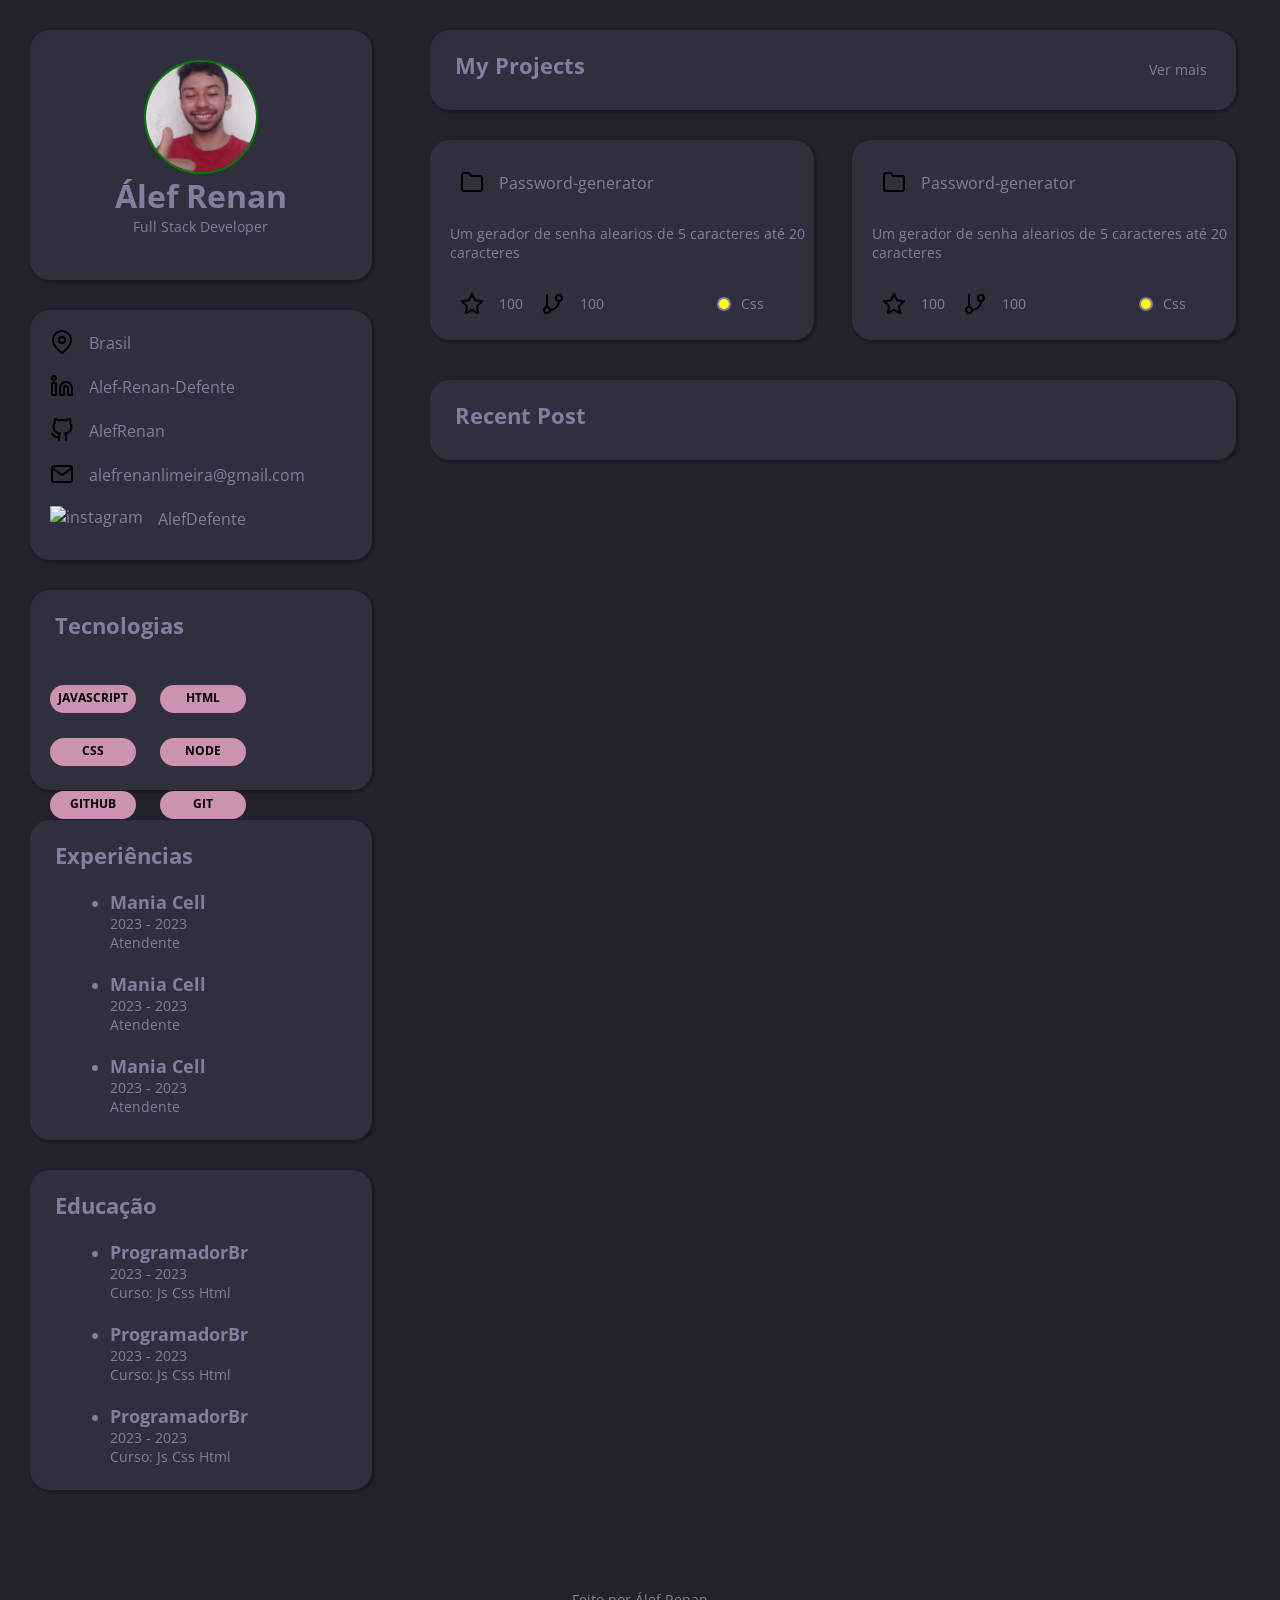
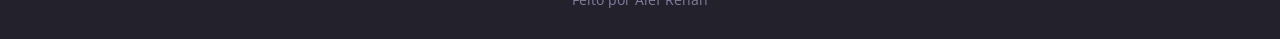
==== index.html @ ef64df1a "first commit" ====
<!DOCTYPE html>
<html lang="pt-BR">
  <head>
    <meta charset="UTF-8" />
    <meta http-equiv="X-UA-Compatible" content="IE=edge" />
    <meta name="viewport" content="width=device-width, initial-scale=1.0" />
    <link rel="stylesheet" href="./style.css" />
    <link
      rel="icon"
      href="https://www.rocketseat.com.br/assets/logos/rocketseat-logo-mobile.svg"
    />
    <style>
      @import url("https://fonts.googleapis.com/css2?family=Open+Sans:wght@500&display=swap");
    </style>
    <title>Portfolio</title>
  </head>
  <body>
    <div class="post">
      <div class="my-projects">
        <figure>
          <h1>My Projects</h1>
          <a
            href="https://github.com/AlefRenan?tab=repositories"
            target="_blank"
            >Ver mais</a
          >
        </figure>
      </div>
      <div class="projects">
        <figure>
          <img src="./imagens/assets/folder.svg" alt="" />
          <figcaption>
            <a href="https://gerador-de-senha-sf7x.vercel.app" target="_blank"
              >Password-generator</a
            >
          </figcaption>
        </figure>
        <p>Um gerador de senha alearios de 5 caracteres até 20 caracteres</p>
        <figure>
          <img src="./imagens/assets/star.svg" class="click" alt="" />
          <figcaption>
            <p class="number">100</p>
          </figcaption>
          <img src="./imagens/assets/git-branch.svg" class="click" alt="" />
          <figcaption>
            <p class="number">100</p>
          </figcaption>
          <div class="circlo"></div>
          <p class="css">Css</p>
        </figure>
      </div>
      <div class="projects-2 projects">
        <figure>
          <img src="./imagens/assets/folder.svg" alt="" />
          <figcaption>
            <a href="https://gerador-de-senha-sf7x.vercel.app" target="_blank"
              >Password-generator</a
            >
          </figcaption>
        </figure>
        <p>Um gerador de senha alearios de 5 caracteres até 20 caracteres</p>
        <figure>
          <img src="./imagens/assets/star.svg" class="click" alt="" />
          <figcaption>
            <p class="number">100</p>
          </figcaption>
          <img src="./imagens/assets/git-branch.svg" class="click" alt="" />
          <figcaption>
            <p class="number">100</p>
          </figcaption>
          <div class="circlo"></div>
          <p class="css">Css</p>
        </figure>
      </div>
      <div class="rec-post">
        <figure>
          <h1>Recent Post</h1>
        </figure>
      </div>
    </div>
    <div class="info">
      <div class="profile">
        <img
          class="perfil"
          src="./imagens/Imagem do WhatsApp de 2023-04-17 à(s) 16.26.15.jpg"
          alt="Perfil"
        />
        <div class="text">
          <h1>Álef Renan</h1>
          <p>Full Stack Developer</p>
        </div>
      </div>
      <div class="icons">
        <figure>
          <img src="./imagens/assets/map-pin.svg" alt="" />
          <figcaption>Brasil</figcaption>
        </figure>
        <figure>
          <img src="./imagens/assets/linkedin.svg" alt="linkedin" />
          <figcaption>
            <a
              href="https://www.linkedin.com/in/álef-renan-defente-81436922b/"
              target="_blank"
              >Alef-Renan-Defente</a
            >
          </figcaption>
        </figure>
        <figure>
          <img src="./imagens/assets/github.svg" alt="GitHub" />
          <figcaption>
            <a href="https://github.com/AlefRenan" target="_blank">AlefRenan</a>
          </figcaption>
        </figure>
        <figure>
          <img src="./imagens/assets/mail.svg" alt="Email" />
          <figcaption>
            <a href="mailto:alefrenanlimeira@gmail.com" target="_blank"
              >alefrenanlimeira@gmail.com</a
            >
          </figcaption>
        </figure>
        <figure>
          <img src="./imagensww/assets/instagram.svg" alt="instagram" />
          <figcaption>
            <a href="https://www.instagram.com/alefdefente/" target="_blank"
              >AlefDefente</a
            >
          </figcaption>
        </figure>
      </div>
      <div class="tec">
        <h1>Tecnologias</h1>
        <ul>
          <li>JAVASCRIPT</li>
          <li>HTML</li>
          <li>CSS</li>
          <li>NODE</li>
          <li>GITHUB</li>
          <li>GIT</li>
        </ul>
      </div>
      <div class="exp">
        <h1>Experiências</h1>
        <ul>
          <li><h2>Mania Cell</h2></li>
          <p>2023 - 2023</p>
          <p>Atendente</p>
        </ul>
        <ul>
          <li><h2>Mania Cell</h2></li>
          <p>2023 - 2023</p>
          <p>Atendente</p>
        </ul>
        <ul>
          <li><h2>Mania Cell</h2></li>
          <p>2023 - 2023</p>
          <p>Atendente</p>
        </ul>
      </div>
      <div class="exp">
        <h1>Educação</h1>
        <ul>
          <li><h2>ProgramadorBr</h2></li>
          <p>2023 - 2023</p>
          <p>Curso: Js Css Html</p>
        </ul>
        <ul>
          <li><h2>ProgramadorBr</h2></li>
          <p>2023 - 2023</p>
          <p>Curso: Js Css Html</p>
        </ul>
        <ul>
          <li><h2>ProgramadorBr</h2></li>
          <p>2023 - 2023</p>
          <p>Curso: Js Css Html</p>
        </ul>
      </div>
    </div>
    <p class="end">Feito por Álef Renan</p>
  </body>
</html>
---- style.css ----
body {
  color: #837e9f;
  margin: 30px;
  background-color: #22212c;
  font-family: "Open Sans", sans-serif;
  cursor: default;
}

* {
  margin: 0px;
}

/* .tec:hover,
.icons:hover,
.profile:hover,
.exp:hover,
.my-projects:hover,
.projects:hover,
.rec-post:hover {
  padding: 15px;
} */

.profile,
.icons,
.tec,
.exp {
  margin-bottom: 30px;
  width: 28%;
  height: 250px;
  border-radius: 20px;
  background-color: #302f3d;
  text-align: center;
  display: flex;
  flex-direction: column;
  box-shadow: 0.1rem 0.1rem 0.1rem 0.1rem rgba(0, 0, 0, 0.2);
}

.perfil {
  border: 2px solid green;
  width: 110px;
  border-radius: 100px;
  height: 110px;
  margin: auto;
  margin-top: 30px;
}

.text > h1 {
  display: block;
  font-size: 2em;
  margin: auto;
  font-weight: bold;
}

.text > p {
  padding-bottom: 15px;
}

.text {
  padding-bottom: 60px;
}

figure {
  display: flex;
  flex-direction: row;
}

figcaption {
  padding-top: 2px;
  padding-left: 15px;
}

.icons > figure {
  margin-top: 20px;
  margin-left: 20px;
}

a {
  color: #837e9f;
  text-decoration: none;
}

h1 {
  margin-top: 20px;
  margin-left: 25px;
  font-size: 22px;
}

h2 {
  font-size: 18px;
}

.tec {
  height: 200px;
  text-align: left;
}

.exp {
  height: 320px;
  text-align: left;
}

.tec > ul {
  padding-left: 20px;
}

.tec > ul > li {
  font-weight: bold;
  background-color: #cb92b1;
  color: black;
  width: 86px;
  padding-left: 2px;
  height: 28px;
  text-align: center;
  border-radius: 25px;
  font-size: 12px;
  padding: 4px;
  margin-right: 20px;
  margin-top: 25px;
  display: inline-block;
  box-sizing: border-box;
}

ul {
  margin-top: 20px;
  padding-left: 80px;
}

p {
  font-size: 14px;
}

.post {
  width: 60%;
  position: absolute;
  margin-left: 400px;
}

.my-projects {
  background-color: #302f3d;
  box-shadow: 0.1rem 0.1rem 0.1rem 0.1rem rgba(0, 0, 0, 0.2);
  width: 105%;
  height: 80px;
  border-radius: 20px;
}

.my-projects > figure > a {
  font-size: 14px;
  padding-top: 30px;
  padding-left: 70%;
}

.projects,
.projects-2 {
  background-color: #302f3d;
  box-shadow: 0.1rem 0.1rem 0.1rem 0.1rem rgba(0, 0, 0, 0.2);
  width: 50%;
  height: 200px;
  border-radius: 20px;
  position: absolute;
  margin-top: 30px;
}

.projects-2 {
  margin-left: 55%;
  margin-top: 30px;
}

.projects > figure {
  padding: 30px;
}

.projects-2 > figure {
  padding: 30px;
}

.projects > p {
  margin-left: 20px;
}

.number {
  margin-left: -10;
}

figcaption > p {
  margin-right: 18px;
}

.circlo {
  width: 10px;
  height: 10px;
  margin-left: 95px;
  margin-top: 5px;
  background-color: yellow;
  border-radius: 50px;
  border: 2px solid #837e9f;
}

.click {
  cursor: pointer;
}

.css {
  margin-top: 2px;
  margin-left: 10px;
}

.rec-post {
  background-color: #302f3d;
  box-shadow: 0.1rem 0.1rem 0.1rem 0.1rem rgba(0, 0, 0, 0.2);
  width: 105%;
  height: 80px;
  border-radius: 20px;
  margin-top: 270px;
}

.rec-post {
  background-color: #302f3d;
  box-shadow: 0.1rem 0.1rem 0.1rem 0.1rem rgba(0, 0, 0, 0.2);
  width: 105%;
  height: 80px;
  border-radius: 20px;
  margin-top: 270px;
}

.rec-post > figure > a {
  font-size: 14px;
  padding-top: 30px;
  padding-left: 70%;
}

.end {
  margin-top: 100px;
  text-align: center;
}
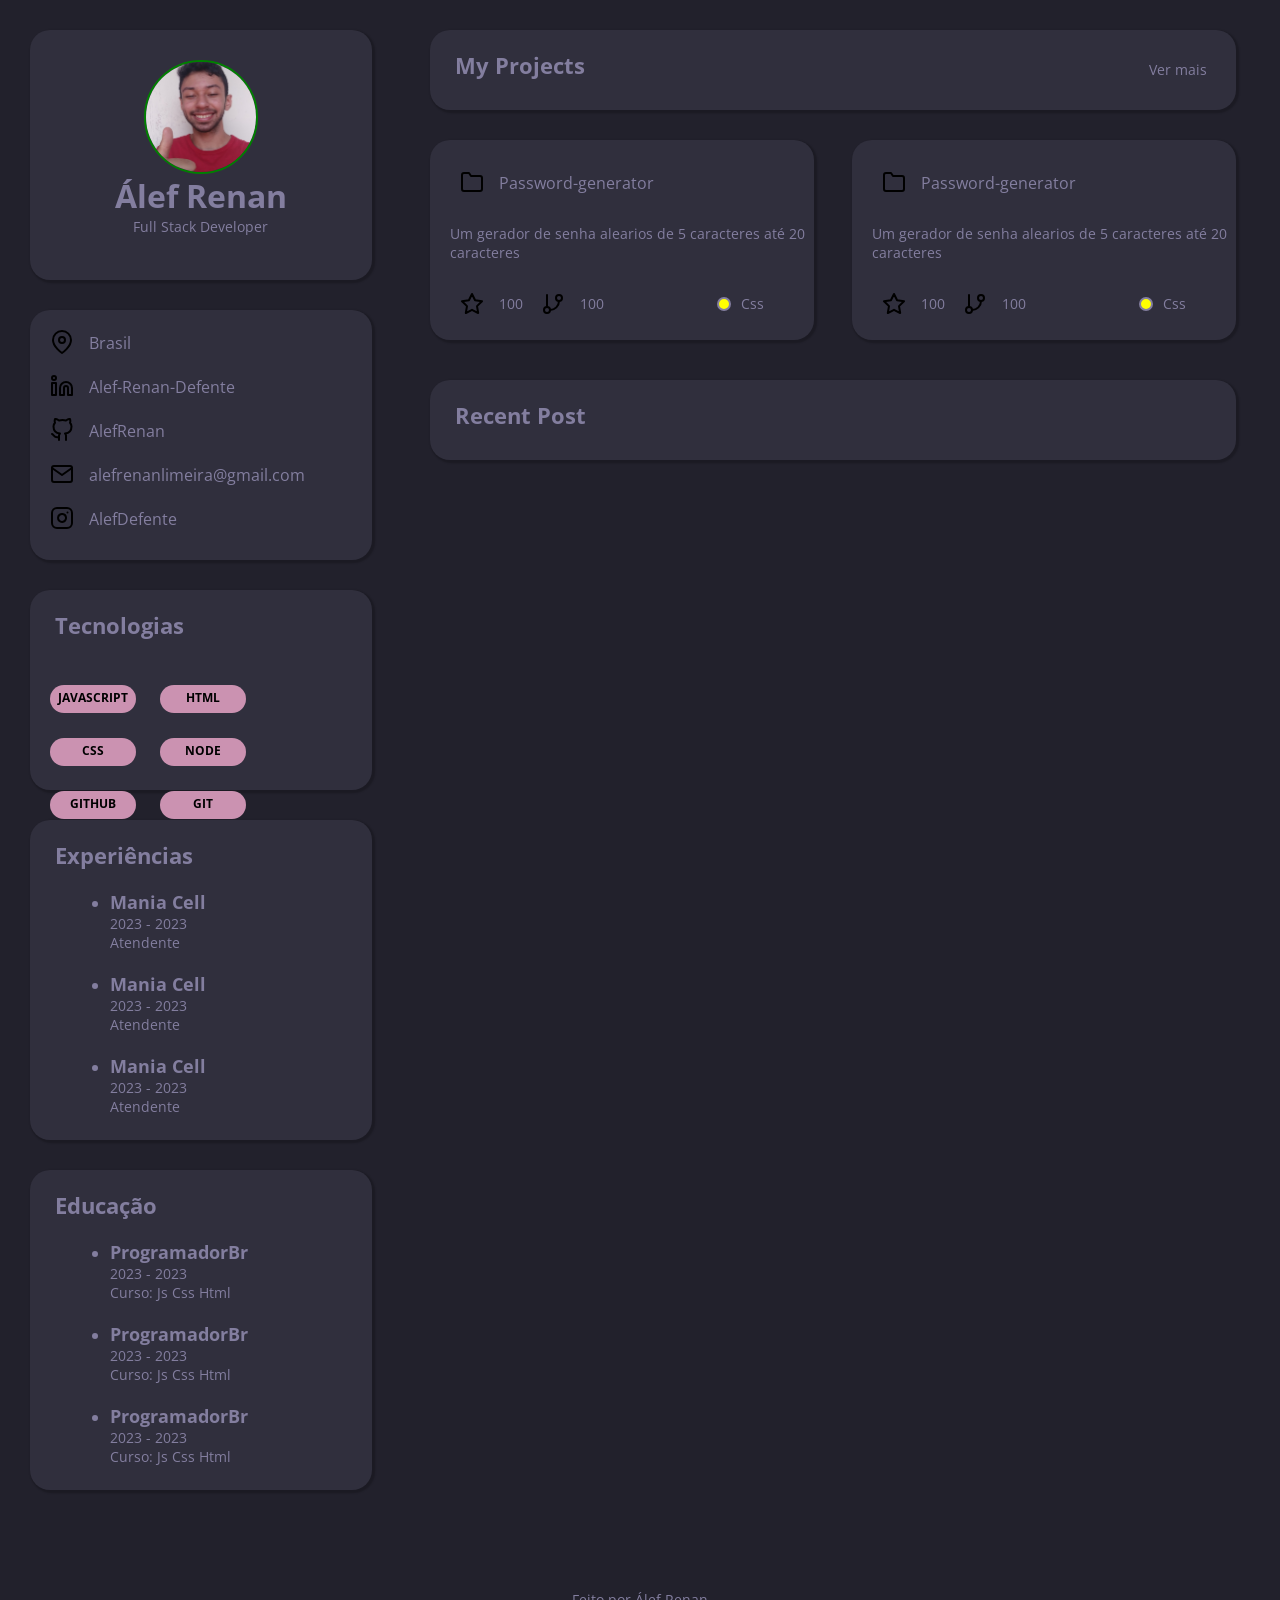
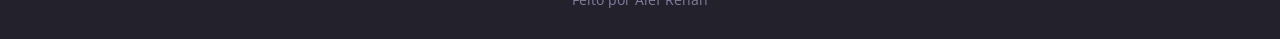
==== commit c82e26e2: "Update index.html" ====
--- a/index.html
+++ b/index.html
@@ -120,7 +120,7 @@
           </figcaption>
         </figure>
         <figure>
-          <img src="./imagensww/assets/instagram.svg" alt="instagram" />
+          <img src="./imagens/assets/instagram.svg" alt="instagram" />
           <figcaption>
             <a href="https://www.instagram.com/alefdefente/" target="_blank"
               >AlefDefente</a
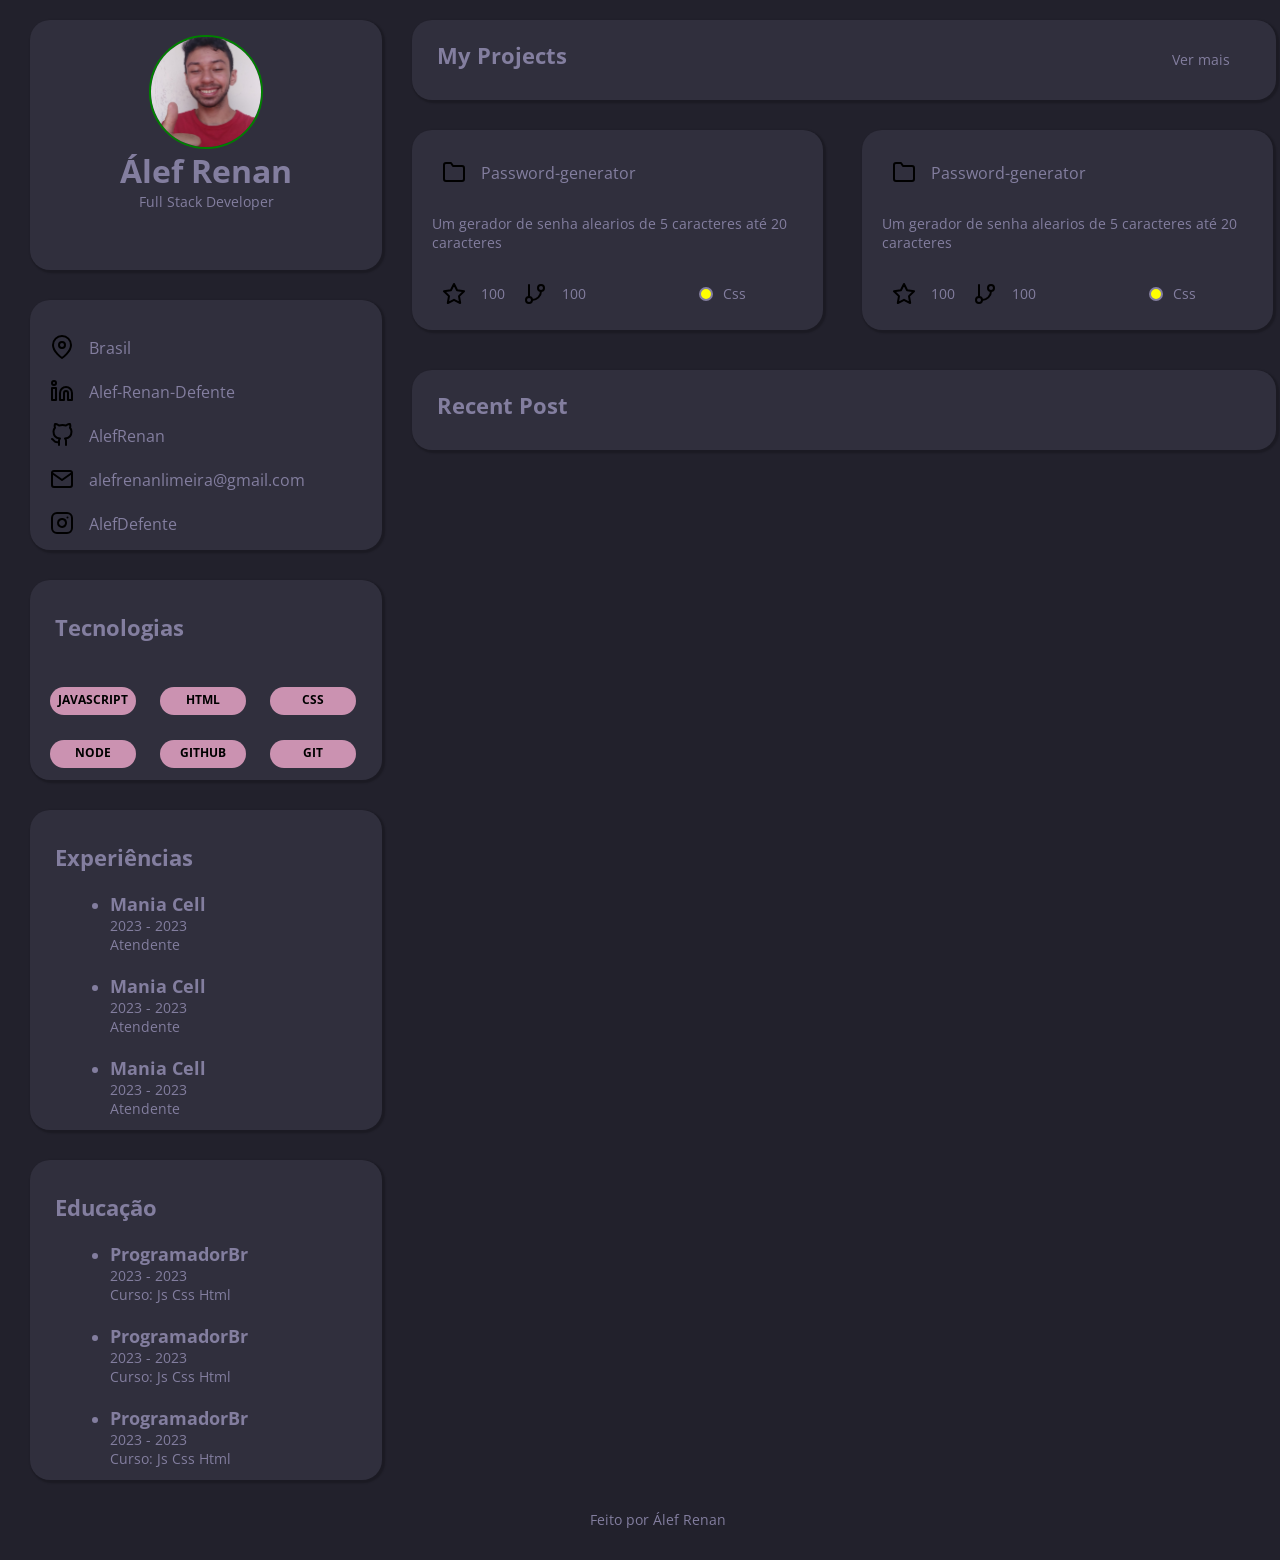
==== commit 9775d965: "confirm" ====
--- a/index.html
+++ b/index.html
@@ -15,165 +15,169 @@
     <title>Portfolio</title>
   </head>
   <body>
-    <div class="post">
-      <div class="my-projects">
-        <figure>
-          <h1>My Projects</h1>
-          <a
-            href="https://github.com/AlefRenan?tab=repositories"
-            target="_blank"
-            >Ver mais</a
-          >
-        </figure>
-      </div>
-      <div class="projects">
-        <figure>
-          <img src="./imagens/assets/folder.svg" alt="" />
-          <figcaption>
-            <a href="https://gerador-de-senha-sf7x.vercel.app" target="_blank"
-              >Password-generator</a
-            >
-          </figcaption>
-        </figure>
-        <p>Um gerador de senha alearios de 5 caracteres até 20 caracteres</p>
-        <figure>
-          <img src="./imagens/assets/star.svg" class="click" alt="" />
-          <figcaption>
-            <p class="number">100</p>
-          </figcaption>
-          <img src="./imagens/assets/git-branch.svg" class="click" alt="" />
-          <figcaption>
-            <p class="number">100</p>
-          </figcaption>
-          <div class="circlo"></div>
-          <p class="css">Css</p>
-        </figure>
-      </div>
-      <div class="projects-2 projects">
-        <figure>
-          <img src="./imagens/assets/folder.svg" alt="" />
-          <figcaption>
-            <a href="https://gerador-de-senha-sf7x.vercel.app" target="_blank"
-              >Password-generator</a
-            >
-          </figcaption>
-        </figure>
-        <p>Um gerador de senha alearios de 5 caracteres até 20 caracteres</p>
-        <figure>
-          <img src="./imagens/assets/star.svg" class="click" alt="" />
-          <figcaption>
-            <p class="number">100</p>
-          </figcaption>
-          <img src="./imagens/assets/git-branch.svg" class="click" alt="" />
-          <figcaption>
-            <p class="number">100</p>
-          </figcaption>
-          <div class="circlo"></div>
-          <p class="css">Css</p>
-        </figure>
-      </div>
-      <div class="rec-post">
-        <figure>
-          <h1>Recent Post</h1>
-        </figure>
-      </div>
-    </div>
-    <div class="info">
-      <div class="profile">
-        <img
-          class="perfil"
-          src="./imagens/Imagem do WhatsApp de 2023-04-17 à(s) 16.26.15.jpg"
-          alt="Perfil"
-        />
-        <div class="text">
-          <h1>Álef Renan</h1>
-          <p>Full Stack Developer</p>
+    <div class="all">
+      <div class="info">
+        <div class="profile">
+          <img
+            class="perfil"
+            src="./imagens/Imagem do WhatsApp de 2023-04-17 à(s) 16.26.15.jpg"
+            alt="Perfil"
+          />
+          <div class="text">
+            <h1>Álef Renan</h1>
+            <p>Full Stack Developer</p>
+          </div>
+        </div>
+        <div class="icons">
+          <figure>
+            <img src="./imagens/assets/map-pin.svg" alt="" />
+            <figcaption>Brasil</figcaption>
+          </figure>
+          <figure>
+            <img src="./imagens/assets/linkedin.svg" alt="linkedin" />
+            <figcaption>
+              <a
+                href="https://www.linkedin.com/in/álef-renan-defente-81436922b/"
+                target="_blank"
+                >Alef-Renan-Defente</a
+              >
+            </figcaption>
+          </figure>
+          <figure>
+            <img src="./imagens/assets/github.svg" alt="GitHub" />
+            <figcaption>
+              <a href="https://github.com/AlefRenan" target="_blank"
+                >AlefRenan</a
+              >
+            </figcaption>
+          </figure>
+          <figure>
+            <img src="./imagens/assets/mail.svg" alt="Email" />
+            <figcaption>
+              <a href="mailto:alefrenanlimeira@gmail.com" target="_blank"
+                >alefrenanlimeira@gmail.com</a
+              >
+            </figcaption>
+          </figure>
+          <figure>
+            <img src="./imagens/assets/instagram.svg" alt="instagram" />
+            <figcaption>
+              <a href="https://www.instagram.com/alefdefente/" target="_blank"
+                >AlefDefente</a
+              >
+            </figcaption>
+          </figure>
+        </div>
+        <div class="tec">
+          <h1>Tecnologias</h1>
+          <ul>
+            <li>JAVASCRIPT</li>
+            <li>HTML</li>
+            <li>CSS</li>
+            <li>NODE</li>
+            <li>GITHUB</li>
+            <li>GIT</li>
+          </ul>
+        </div>
+        <div class="exp">
+          <h1>Experiências</h1>
+          <ul>
+            <li><h2>Mania Cell</h2></li>
+            <p>2023 - 2023</p>
+            <p>Atendente</p>
+          </ul>
+          <ul>
+            <li><h2>Mania Cell</h2></li>
+            <p>2023 - 2023</p>
+            <p>Atendente</p>
+          </ul>
+          <ul>
+            <li><h2>Mania Cell</h2></li>
+            <p>2023 - 2023</p>
+            <p>Atendente</p>
+          </ul>
+        </div>
+        <div class="exp">
+          <h1>Educação</h1>
+          <ul>
+            <li><h2>ProgramadorBr</h2></li>
+            <p>2023 - 2023</p>
+            <p>Curso: Js Css Html</p>
+          </ul>
+          <ul>
+            <li><h2>ProgramadorBr</h2></li>
+            <p>2023 - 2023</p>
+            <p>Curso: Js Css Html</p>
+          </ul>
+          <ul>
+            <li><h2>ProgramadorBr</h2></li>
+            <p>2023 - 2023</p>
+            <p>Curso: Js Css Html</p>
+          </ul>
         </div>
       </div>
-      <div class="icons">
-        <figure>
-          <img src="./imagens/assets/map-pin.svg" alt="" />
-          <figcaption>Brasil</figcaption>
-        </figure>
-        <figure>
-          <img src="./imagens/assets/linkedin.svg" alt="linkedin" />
-          <figcaption>
+      <div class="post">
+        <div class="my-projects">
+          <figure>
+            <h1>My Projects</h1>
             <a
-              href="https://www.linkedin.com/in/álef-renan-defente-81436922b/"
+              href="https://github.com/AlefRenan?tab=repositories"
               target="_blank"
-              >Alef-Renan-Defente</a
+              >Ver mais</a
             >
-          </figcaption>
-        </figure>
-        <figure>
-          <img src="./imagens/assets/github.svg" alt="GitHub" />
-          <figcaption>
-            <a href="https://github.com/AlefRenan" target="_blank">AlefRenan</a>
-          </figcaption>
-        </figure>
-        <figure>
-          <img src="./imagens/assets/mail.svg" alt="Email" />
-          <figcaption>
-            <a href="mailto:alefrenanlimeira@gmail.com" target="_blank"
-              >alefrenanlimeira@gmail.com</a
-            >
-          </figcaption>
-        </figure>
-        <figure>
-          <img src="./imagens/assets/instagram.svg" alt="instagram" />
-          <figcaption>
-            <a href="https://www.instagram.com/alefdefente/" target="_blank"
-              >AlefDefente</a
-            >
-          </figcaption>
-        </figure>
-      </div>
-      <div class="tec">
-        <h1>Tecnologias</h1>
-        <ul>
-          <li>JAVASCRIPT</li>
-          <li>HTML</li>
-          <li>CSS</li>
-          <li>NODE</li>
-          <li>GITHUB</li>
-          <li>GIT</li>
-        </ul>
-      </div>
-      <div class="exp">
-        <h1>Experiências</h1>
-        <ul>
-          <li><h2>Mania Cell</h2></li>
-          <p>2023 - 2023</p>
-          <p>Atendente</p>
-        </ul>
-        <ul>
-          <li><h2>Mania Cell</h2></li>
-          <p>2023 - 2023</p>
-          <p>Atendente</p>
-        </ul>
-        <ul>
-          <li><h2>Mania Cell</h2></li>
-          <p>2023 - 2023</p>
-          <p>Atendente</p>
-        </ul>
-      </div>
-      <div class="exp">
-        <h1>Educação</h1>
-        <ul>
-          <li><h2>ProgramadorBr</h2></li>
-          <p>2023 - 2023</p>
-          <p>Curso: Js Css Html</p>
-        </ul>
-        <ul>
-          <li><h2>ProgramadorBr</h2></li>
-          <p>2023 - 2023</p>
-          <p>Curso: Js Css Html</p>
-        </ul>
-        <ul>
-          <li><h2>ProgramadorBr</h2></li>
-          <p>2023 - 2023</p>
-          <p>Curso: Js Css Html</p>
-        </ul>
+          </figure>
+        </div>
+        <div class="projects">
+          <figure>
+            <img src="./imagens/assets/folder.svg" alt="" />
+            <figcaption>
+              <a href="https://gerador-de-senha-sf7x.vercel.app" target="_blank"
+                >Password-generator</a
+              >
+            </figcaption>
+          </figure>
+          <p>Um gerador de senha alearios de 5 caracteres até 20 caracteres</p>
+          <figure>
+            <img src="./imagens/assets/star.svg" class="click" alt="" />
+            <figcaption>
+              <p class="number">100</p>
+            </figcaption>
+            <img src="./imagens/assets/git-branch.svg" class="click" alt="" />
+            <figcaption>
+              <p class="number">100</p>
+            </figcaption>
+            <div class="circlo"></div>
+            <p class="css">Css</p>
+          </figure>
+        </div>
+        <div class="projects-2 projects">
+          <figure>
+            <img src="./imagens/assets/folder.svg" alt="" />
+            <figcaption>
+              <a href="https://gerador-de-senha-sf7x.vercel.app" target="_blank"
+                >Password-generator</a
+              >
+            </figcaption>
+          </figure>
+          <p>Um gerador de senha alearios de 5 caracteres até 20 caracteres</p>
+          <figure>
+            <img src="./imagens/assets/star.svg" class="click" alt="" />
+            <figcaption>
+              <p class="number">100</p>
+            </figcaption>
+            <img src="./imagens/assets/git-branch.svg" class="click" alt="" />
+            <figcaption>
+              <p class="number">100</p>
+            </figcaption>
+            <div class="circlo"></div>
+            <p class="css">Css</p>
+          </figure>
+        </div>
+        <div class="rec-post">
+          <figure>
+            <h1>Recent Post</h1>
+          </figure>
+        </div>
       </div>
     </div>
     <p class="end">Feito por Álef Renan</p>
--- a/style.css
+++ b/style.css
@@ -1,38 +1,55 @@
+html {
+  height: 0;
+  width: 0;
+}
+
 body {
   color: #837e9f;
-  margin: 30px;
+  margin-top: 20px;
+  margin-left: 30px;
   background-color: #22212c;
   font-family: "Open Sans", sans-serif;
   cursor: default;
+  justify-content: center;
 }
 
 * {
   margin: 0px;
 }
 
-/* .tec:hover,
+.all {
+  display: flex;
+  flex-direction: row;
+}
+
+.info {
+  padding-right: 30px;
+}
+
+.tec:hover,
 .icons:hover,
 .profile:hover,
 .exp:hover,
 .my-projects:hover,
 .projects:hover,
 .rec-post:hover {
-  padding: 15px;
-} */
+  padding: 6px;
+}
 
 .profile,
 .icons,
 .tec,
 .exp {
-  margin-bottom: 30px;
-  width: 28%;
-  height: 250px;
+  margin-bottom: 1.875rem;
+  width: 22rem;
+  height: 15.625rem;
   border-radius: 20px;
   background-color: #302f3d;
   text-align: center;
   display: flex;
   flex-direction: column;
   box-shadow: 0.1rem 0.1rem 0.1rem 0.1rem rgba(0, 0, 0, 0.2);
+  justify-content: center;
 }
 
 .perfil {
@@ -131,15 +148,15 @@
 
 .post {
   width: 60%;
-  position: absolute;
-  margin-left: 400px;
+  /* position: absolute; */
+  /* margin-left: 400px; */
 }
 
 .my-projects {
   background-color: #302f3d;
   box-shadow: 0.1rem 0.1rem 0.1rem 0.1rem rgba(0, 0, 0, 0.2);
-  width: 105%;
-  height: 80px;
+  width: 54rem;
+  height: 5rem;
   border-radius: 20px;
 }
 
@@ -153,15 +170,15 @@
 .projects-2 {
   background-color: #302f3d;
   box-shadow: 0.1rem 0.1rem 0.1rem 0.1rem rgba(0, 0, 0, 0.2);
-  width: 50%;
-  height: 200px;
+  width: 25.7rem;
+  height: 12.5rem;
   border-radius: 20px;
   position: absolute;
   margin-top: 30px;
 }
 
 .projects-2 {
-  margin-left: 55%;
+  margin-left: 450px;
   margin-top: 30px;
 }
 
@@ -207,17 +224,8 @@
 .rec-post {
   background-color: #302f3d;
   box-shadow: 0.1rem 0.1rem 0.1rem 0.1rem rgba(0, 0, 0, 0.2);
-  width: 105%;
-  height: 80px;
-  border-radius: 20px;
-  margin-top: 270px;
-}
-
-.rec-post {
-  background-color: #302f3d;
-  box-shadow: 0.1rem 0.1rem 0.1rem 0.1rem rgba(0, 0, 0, 0.2);
-  width: 105%;
-  height: 80px;
+  width: 54rem;
+  height: 5rem;
   border-radius: 20px;
   margin-top: 270px;
 }
@@ -229,6 +237,7 @@
 }
 
 .end {
-  margin-top: 100px;
-  text-align: center;
-}
+  height: 50px;
+  width: 150px;
+  margin-left: 35rem;
+}
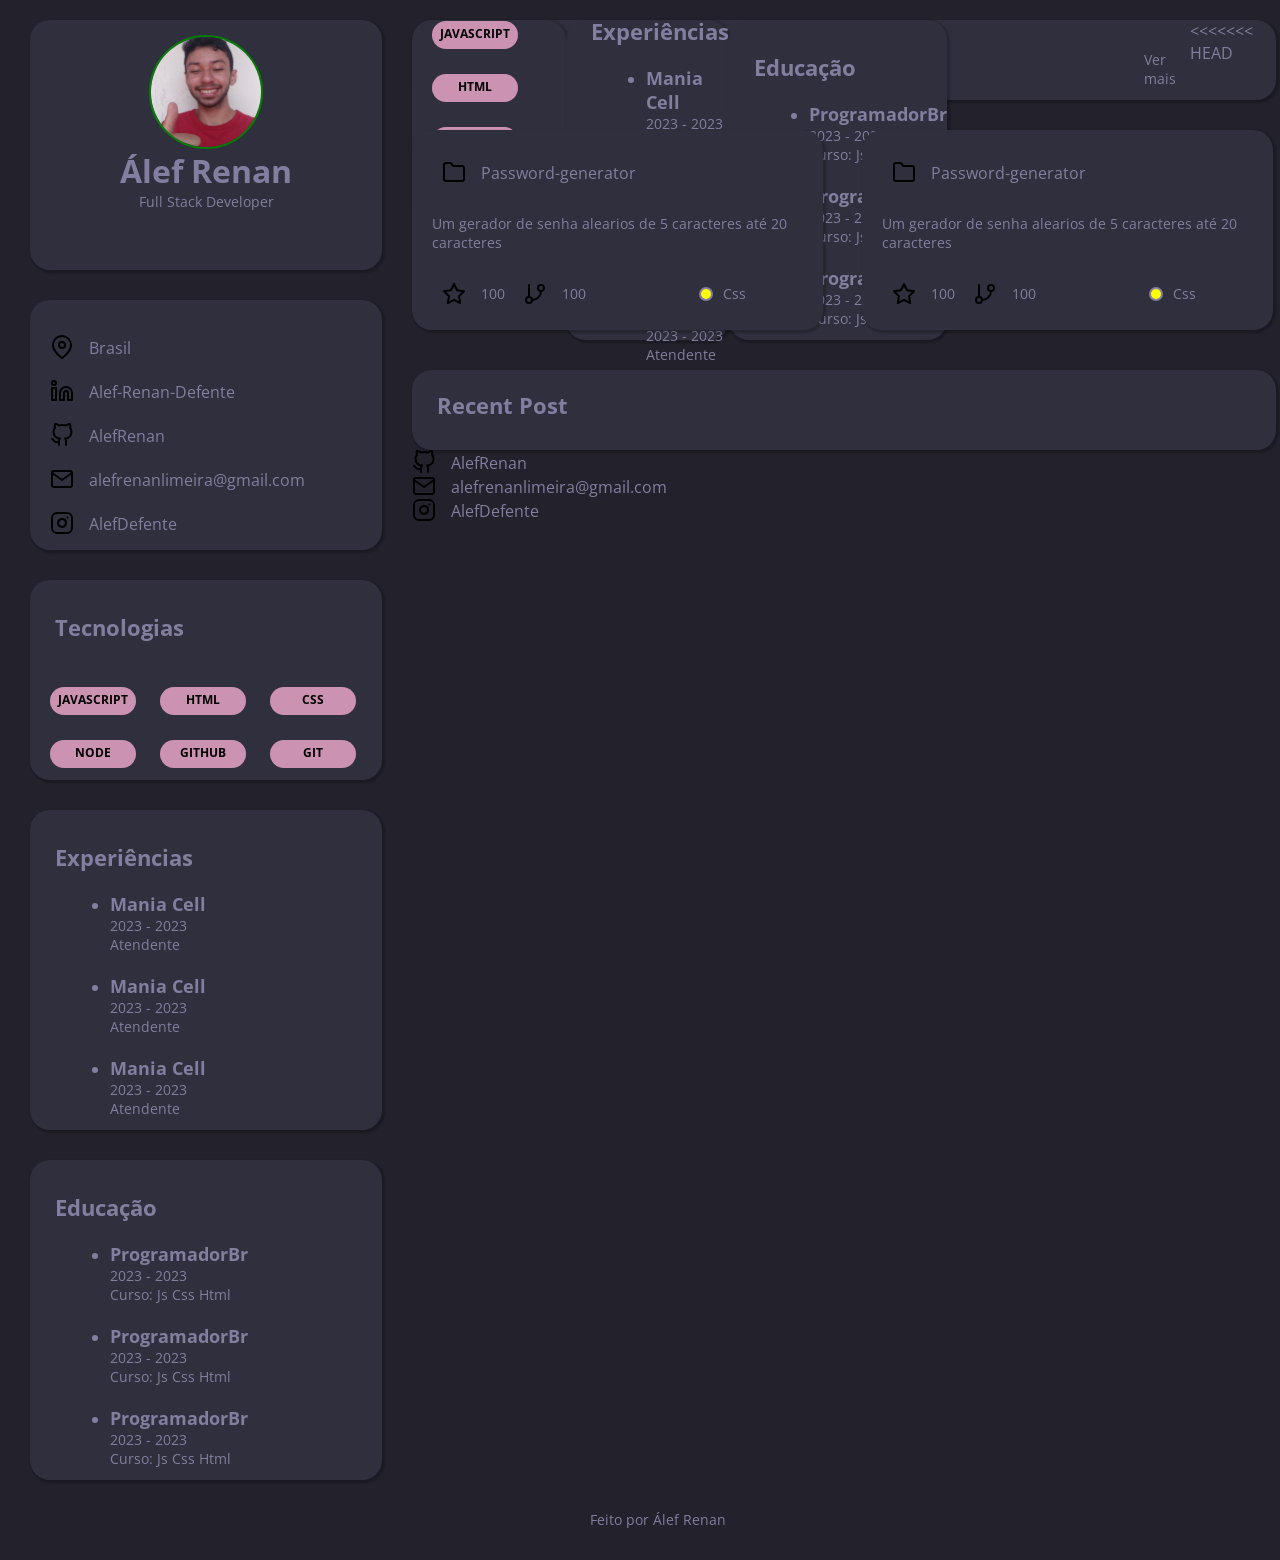
==== commit 0a1e438a: "Merge branch 'main' of https://github.com/AlefRenan/Rocketseat-Portfolio" ====
--- a/index.html
+++ b/index.html
@@ -125,6 +125,7 @@
               target="_blank"
               >Ver mais</a
             >
+<<<<<<< HEAD
           </figure>
         </div>
         <div class="projects">
@@ -178,6 +179,77 @@
             <h1>Recent Post</h1>
           </figure>
         </div>
+          </figcaption>
+        </figure>
+        <figure>
+          <img src="./imagens/assets/github.svg" alt="GitHub" />
+          <figcaption>
+            <a href="https://github.com/AlefRenan" target="_blank">AlefRenan</a>
+          </figcaption>
+        </figure>
+        <figure>
+          <img src="./imagens/assets/mail.svg" alt="Email" />
+          <figcaption>
+            <a href="mailto:alefrenanlimeira@gmail.com" target="_blank"
+              >alefrenanlimeira@gmail.com</a
+            >
+          </figcaption>
+        </figure>
+        <figure>
+          <img src="./imagens/assets/instagram.svg" alt="instagram" />
+          <figcaption>
+            <a href="https://www.instagram.com/alefdefente/" target="_blank"
+              >AlefDefente</a
+            >
+          </figcaption>
+        </figure>
+      </div>
+      <div class="tec">
+        <h1>Tecnologias</h1>
+        <ul>
+          <li>JAVASCRIPT</li>
+          <li>HTML</li>
+          <li>CSS</li>
+          <li>NODE</li>
+          <li>GITHUB</li>
+          <li>GIT</li>
+        </ul>
+      </div>
+      <div class="exp">
+        <h1>Experiências</h1>
+        <ul>
+          <li><h2>Mania Cell</h2></li>
+          <p>2023 - 2023</p>
+          <p>Atendente</p>
+        </ul>
+        <ul>
+          <li><h2>Mania Cell</h2></li>
+          <p>2023 - 2023</p>
+          <p>Atendente</p>
+        </ul>
+        <ul>
+          <li><h2>Mania Cell</h2></li>
+          <p>2023 - 2023</p>
+          <p>Atendente</p>
+        </ul>
+      </div>
+      <div class="exp">
+        <h1>Educação</h1>
+        <ul>
+          <li><h2>ProgramadorBr</h2></li>
+          <p>2023 - 2023</p>
+          <p>Curso: Js Css Html</p>
+        </ul>
+        <ul>
+          <li><h2>ProgramadorBr</h2></li>
+          <p>2023 - 2023</p>
+          <p>Curso: Js Css Html</p>
+        </ul>
+        <ul>
+          <li><h2>ProgramadorBr</h2></li>
+          <p>2023 - 2023</p>
+          <p>Curso: Js Css Html</p>
+        </ul>
       </div>
     </div>
     <p class="end">Feito por Álef Renan</p>
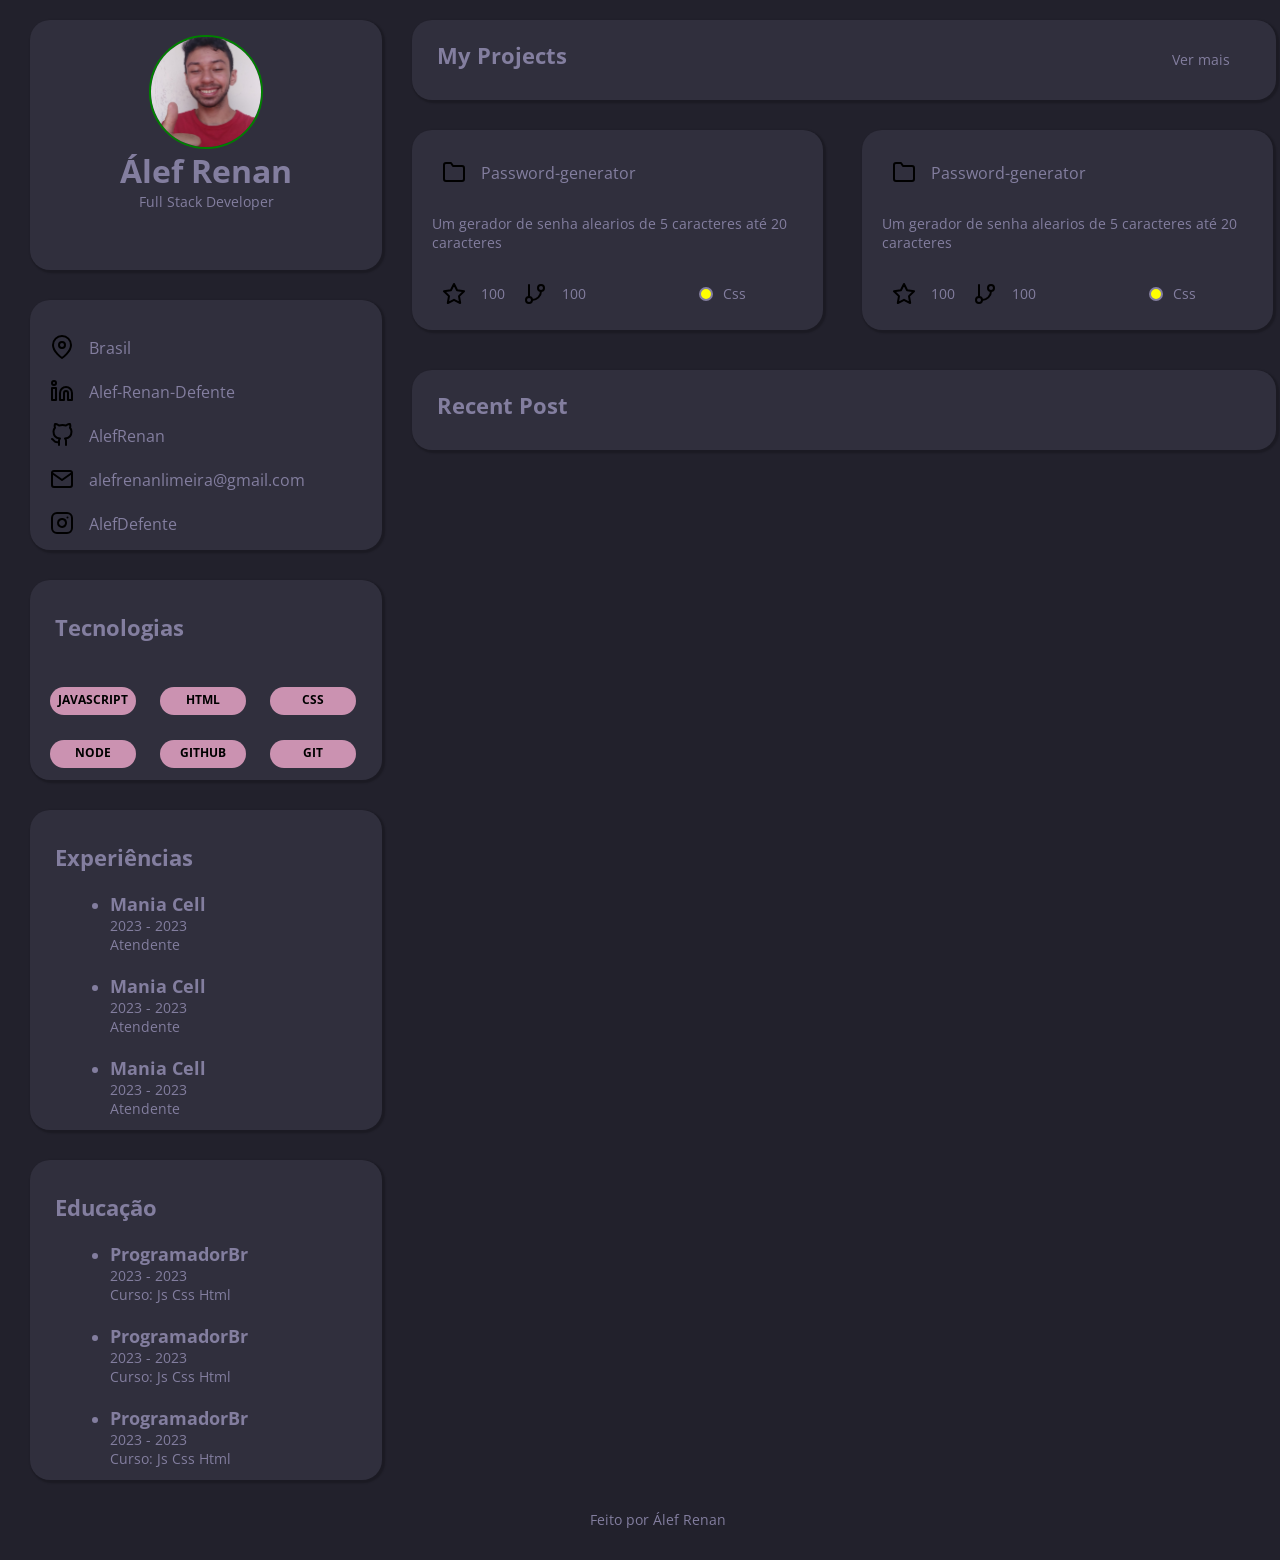
==== commit d9ad44f1: "confirm" ====
--- a/index.html
+++ b/index.html
@@ -125,7 +125,6 @@
               target="_blank"
               >Ver mais</a
             >
-<<<<<<< HEAD
           </figure>
         </div>
         <div class="projects">
@@ -179,77 +178,6 @@
             <h1>Recent Post</h1>
           </figure>
         </div>
-          </figcaption>
-        </figure>
-        <figure>
-          <img src="./imagens/assets/github.svg" alt="GitHub" />
-          <figcaption>
-            <a href="https://github.com/AlefRenan" target="_blank">AlefRenan</a>
-          </figcaption>
-        </figure>
-        <figure>
-          <img src="./imagens/assets/mail.svg" alt="Email" />
-          <figcaption>
-            <a href="mailto:alefrenanlimeira@gmail.com" target="_blank"
-              >alefrenanlimeira@gmail.com</a
-            >
-          </figcaption>
-        </figure>
-        <figure>
-          <img src="./imagens/assets/instagram.svg" alt="instagram" />
-          <figcaption>
-            <a href="https://www.instagram.com/alefdefente/" target="_blank"
-              >AlefDefente</a
-            >
-          </figcaption>
-        </figure>
-      </div>
-      <div class="tec">
-        <h1>Tecnologias</h1>
-        <ul>
-          <li>JAVASCRIPT</li>
-          <li>HTML</li>
-          <li>CSS</li>
-          <li>NODE</li>
-          <li>GITHUB</li>
-          <li>GIT</li>
-        </ul>
-      </div>
-      <div class="exp">
-        <h1>Experiências</h1>
-        <ul>
-          <li><h2>Mania Cell</h2></li>
-          <p>2023 - 2023</p>
-          <p>Atendente</p>
-        </ul>
-        <ul>
-          <li><h2>Mania Cell</h2></li>
-          <p>2023 - 2023</p>
-          <p>Atendente</p>
-        </ul>
-        <ul>
-          <li><h2>Mania Cell</h2></li>
-          <p>2023 - 2023</p>
-          <p>Atendente</p>
-        </ul>
-      </div>
-      <div class="exp">
-        <h1>Educação</h1>
-        <ul>
-          <li><h2>ProgramadorBr</h2></li>
-          <p>2023 - 2023</p>
-          <p>Curso: Js Css Html</p>
-        </ul>
-        <ul>
-          <li><h2>ProgramadorBr</h2></li>
-          <p>2023 - 2023</p>
-          <p>Curso: Js Css Html</p>
-        </ul>
-        <ul>
-          <li><h2>ProgramadorBr</h2></li>
-          <p>2023 - 2023</p>
-          <p>Curso: Js Css Html</p>
-        </ul>
       </div>
     </div>
     <p class="end">Feito por Álef Renan</p>
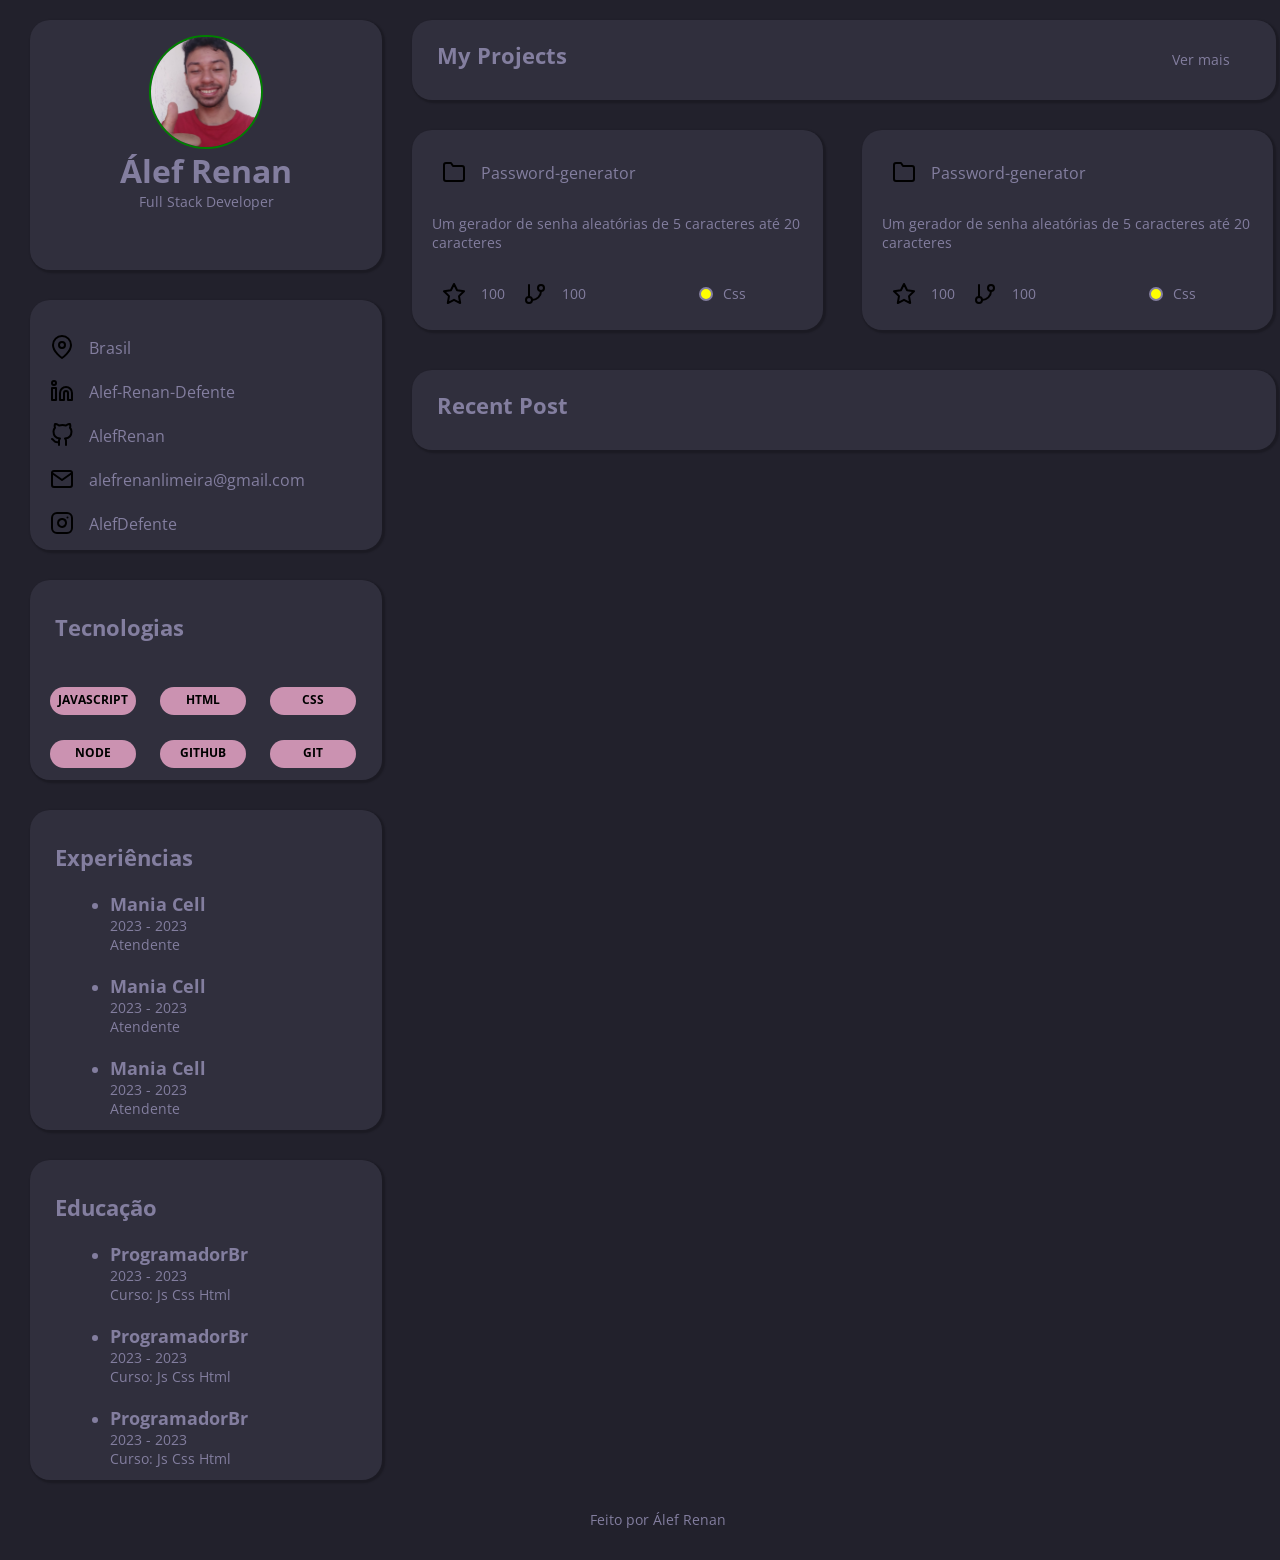
==== commit cf920a0a: "confirm" ====
--- a/index.html
+++ b/index.html
@@ -136,7 +136,9 @@
               >
             </figcaption>
           </figure>
-          <p>Um gerador de senha alearios de 5 caracteres até 20 caracteres</p>
+          <p>
+            Um gerador de senha aleatórias de 5 caracteres até 20 caracteres
+          </p>
           <figure>
             <img src="./imagens/assets/star.svg" class="click" alt="" />
             <figcaption>
@@ -159,7 +161,9 @@
               >
             </figcaption>
           </figure>
-          <p>Um gerador de senha alearios de 5 caracteres até 20 caracteres</p>
+          <p>
+            Um gerador de senha aleatórias de 5 caracteres até 20 caracteres
+          </p>
           <figure>
             <img src="./imagens/assets/star.svg" class="click" alt="" />
             <figcaption>
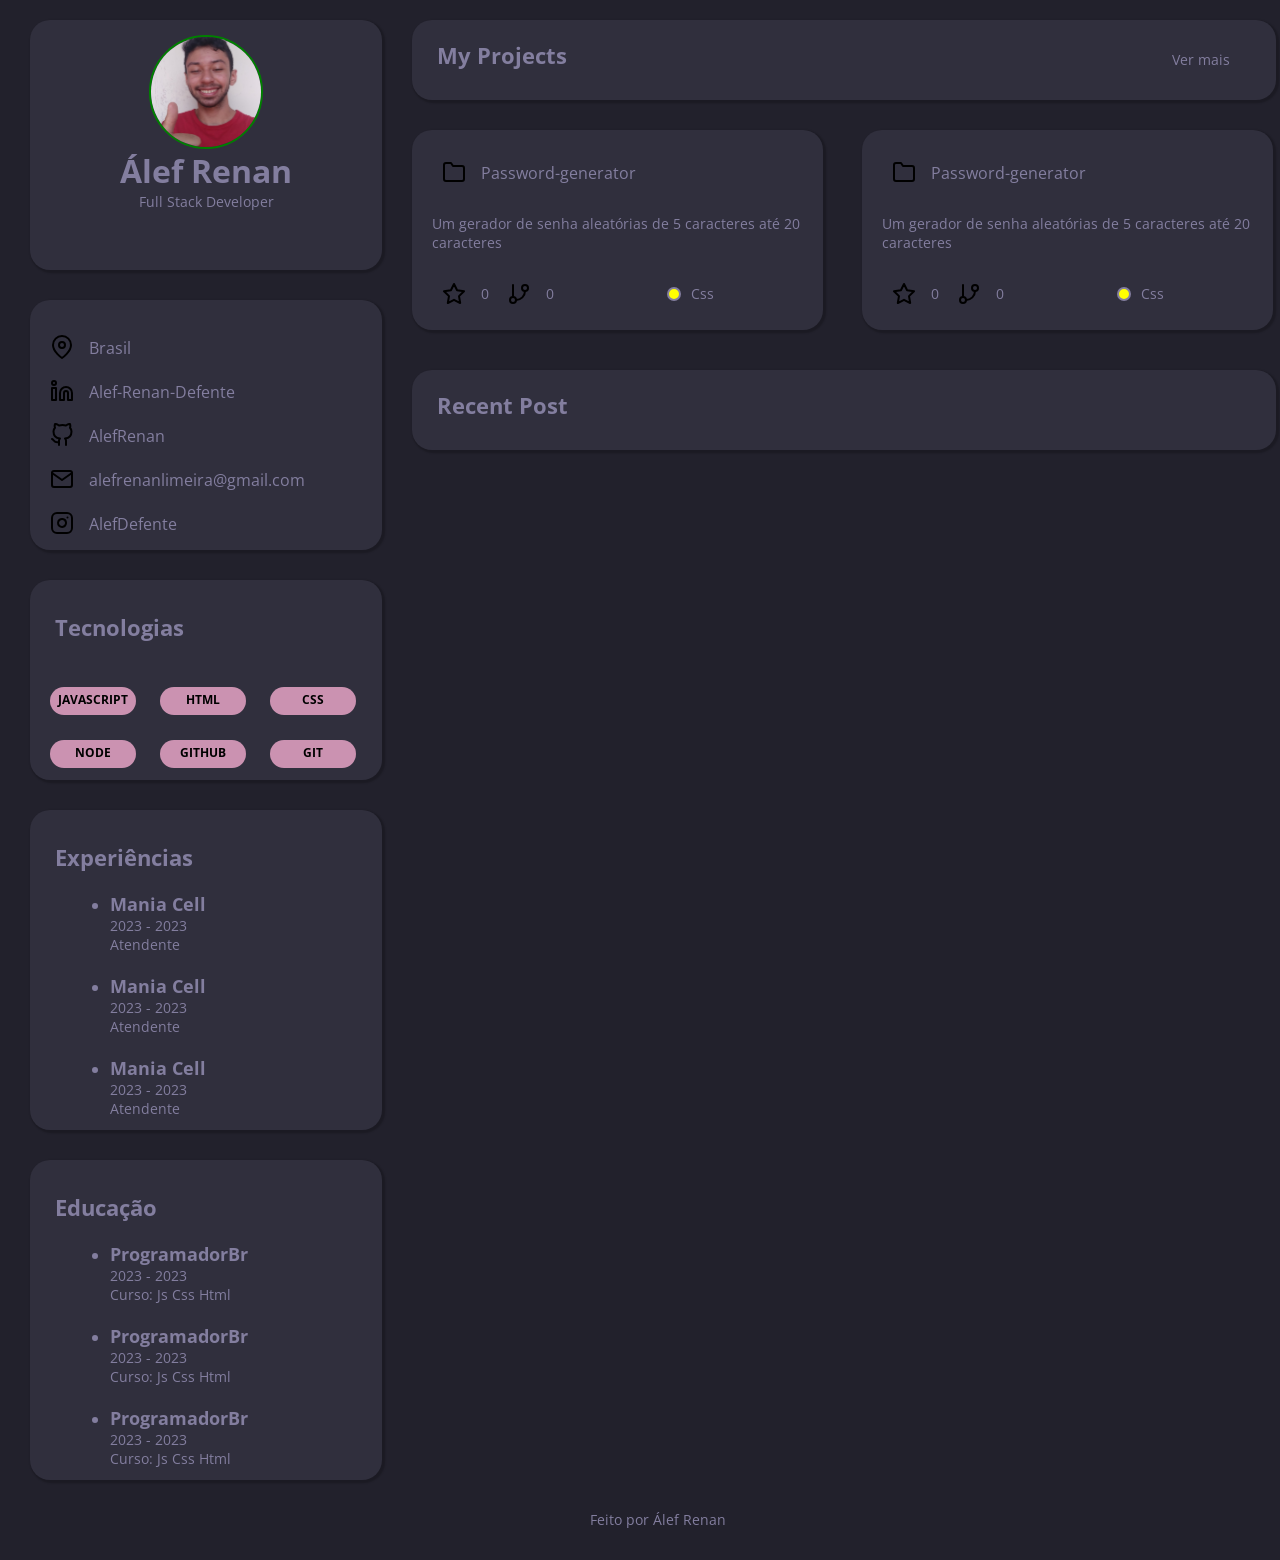
==== commit 58271e0b: "confirm" ====
--- a/index.html
+++ b/index.html
@@ -142,11 +142,11 @@
           <figure>
             <img src="./imagens/assets/star.svg" class="click" alt="" />
             <figcaption>
-              <p class="number">100</p>
+              <p class="number">0</p>
             </figcaption>
             <img src="./imagens/assets/git-branch.svg" class="click" alt="" />
             <figcaption>
-              <p class="number">100</p>
+              <p class="number">0</p>
             </figcaption>
             <div class="circlo"></div>
             <p class="css">Css</p>
@@ -167,11 +167,11 @@
           <figure>
             <img src="./imagens/assets/star.svg" class="click" alt="" />
             <figcaption>
-              <p class="number">100</p>
+              <p class="number">0</p>
             </figcaption>
             <img src="./imagens/assets/git-branch.svg" class="click" alt="" />
             <figcaption>
-              <p class="number">100</p>
+              <p class="number">0</p>
             </figcaption>
             <div class="circlo"></div>
             <p class="css">Css</p>
